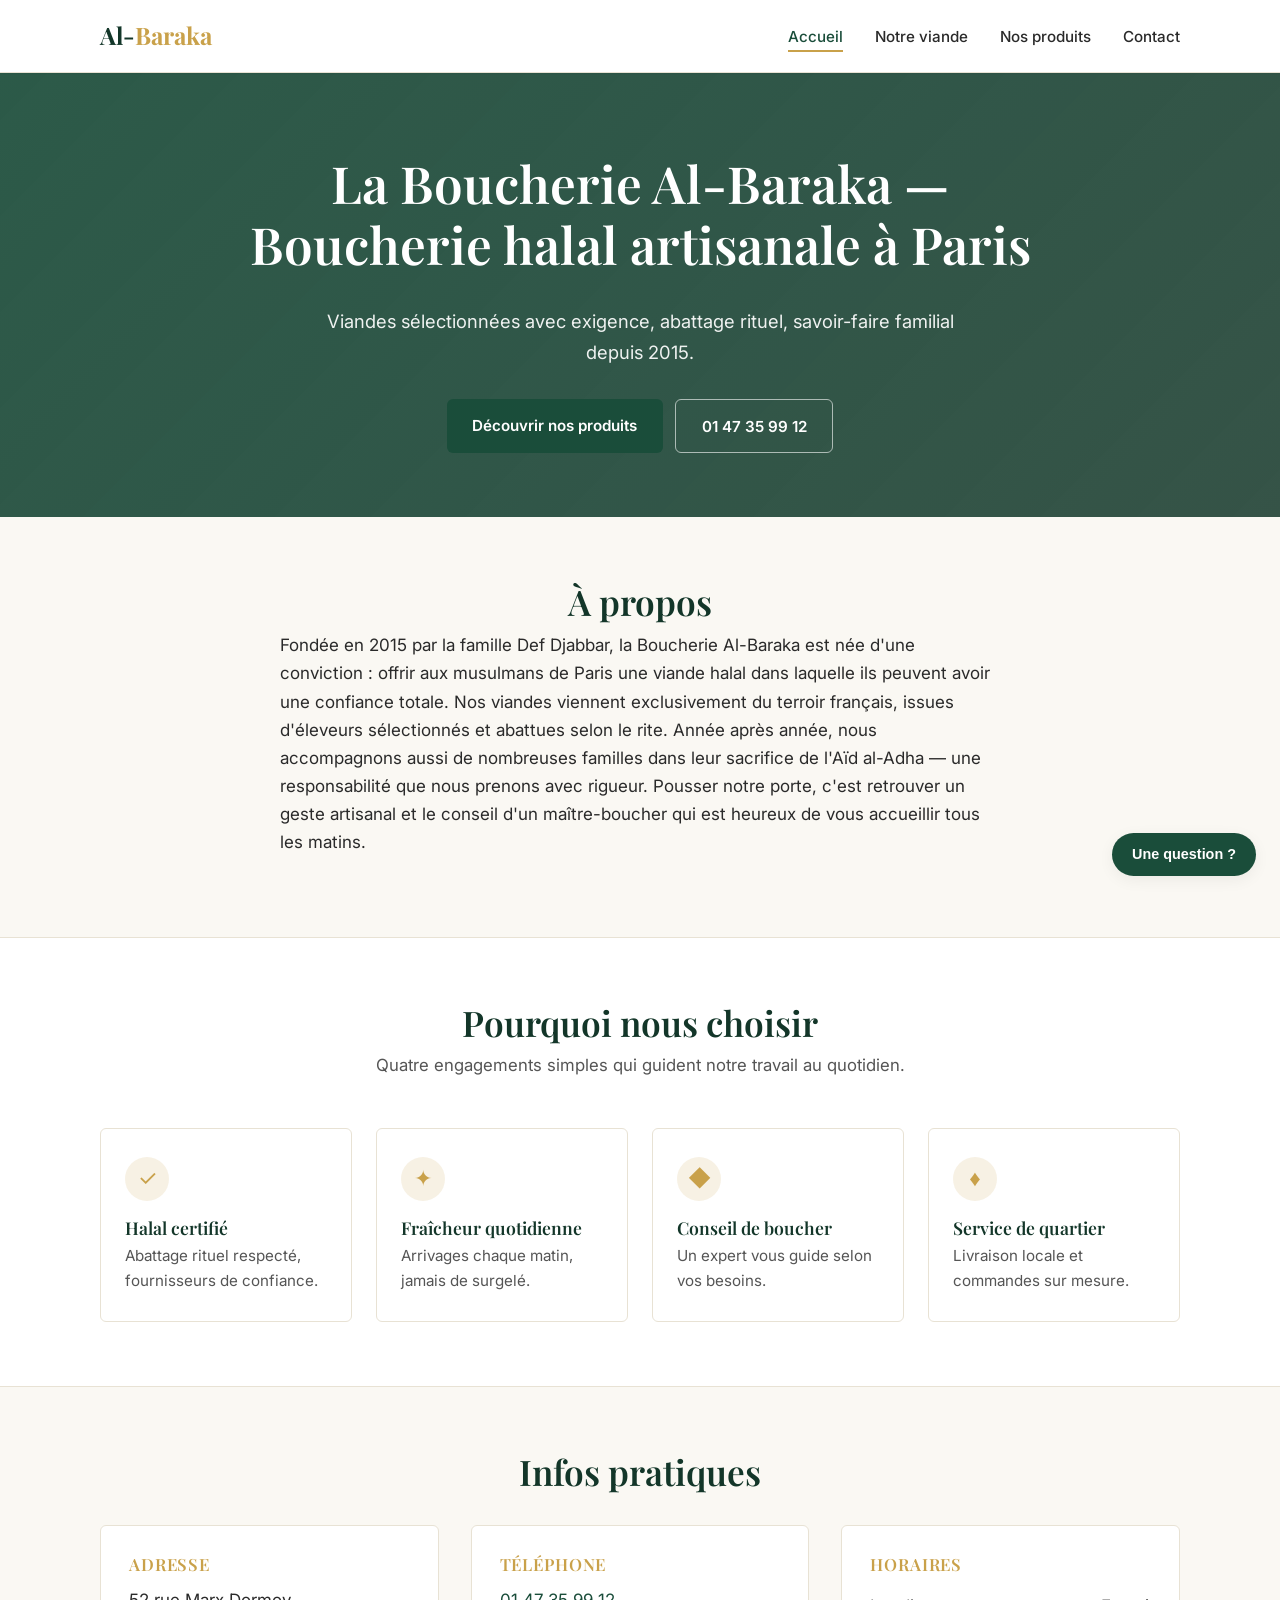
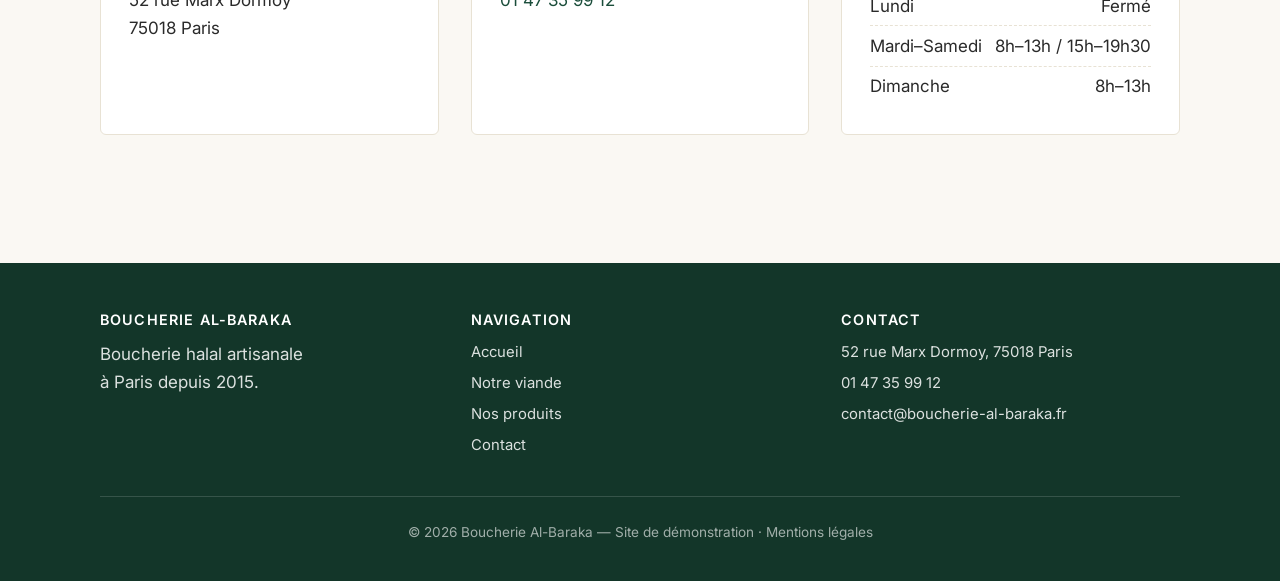
==== index.html @ ad6c768d "Scaffold Boucherie Al-Baraka demo site (Day 2-3) - 4 static HTML pages (Accueil, Notre viande, Nos p" ====
<!DOCTYPE html>
<html lang="fr">
<head>
  <meta charset="UTF-8" />
  <meta name="viewport" content="width=device-width, initial-scale=1.0" />
  <title>La Boucherie Al-Baraka — Boucherie halal artisanale à Paris</title>
  <meta name="description" content="Boucherie halal artisanale à Paris depuis 2015. Viandes sélectionnées du terroir français, abattage rituel, savoir-faire familial." />
  <link rel="preconnect" href="https://fonts.googleapis.com" />
  <link rel="preconnect" href="https://fonts.gstatic.com" crossorigin />
  <link href="https://fonts.googleapis.com/css2?family=Inter:wght@400;500;600;700&family=Playfair+Display:wght@600;700&display=swap" rel="stylesheet" />
  <link rel="stylesheet" href="assets/css/styles.css" />
</head>
<body>
  <header class="site-header">
    <div class="site-header__inner">
      <a href="index.html" class="logo">Al-<span>Baraka</span></a>
      <button class="nav-toggle" aria-label="Ouvrir le menu" aria-expanded="false">
        <span></span><span></span><span></span>
      </button>
      <nav class="nav">
        <ul class="nav__list">
          <li><a href="index.html" class="is-active">Accueil</a></li>
          <li><a href="viande.html">Notre viande</a></li>
          <li><a href="produits.html">Nos produits</a></li>
          <li><a href="contact.html">Contact</a></li>
        </ul>
      </nav>
    </div>
  </header>

  <main>
    <section class="hero">
      <div class="container">
        <h1>La Boucherie Al-Baraka — Boucherie halal artisanale à Paris</h1>
        <p class="hero__subtitle">Viandes sélectionnées avec exigence, abattage rituel, savoir-faire familial depuis 2015.</p>
        <div class="hero__cta">
          <a href="produits.html" class="btn btn--primary">Découvrir nos produits</a>
          <a href="tel:+33147359912" class="btn btn--ghost">01 47 35 99 12</a>
        </div>
      </div>
    </section>

    <section class="section">
      <div class="container prose">
        <h2 class="section__title">À propos</h2>
        <p>
          Fondée en 2015 par la famille Def Djabbar, la Boucherie Al-Baraka est née d'une conviction :
          offrir aux musulmans de Paris une viande halal dans laquelle ils peuvent avoir une confiance totale.
          Nos viandes viennent exclusivement du terroir français, issues d'éleveurs sélectionnés et abattues selon le rite.
          Année après année, nous accompagnons aussi de nombreuses familles dans leur sacrifice de l'Aïd al-Adha —
          une responsabilité que nous prenons avec rigueur. Pousser notre porte, c'est retrouver un geste artisanal
          et le conseil d'un maître-boucher qui est heureux de vous accueillir tous les matins.
        </p>
      </div>
    </section>

    <section class="section section--soft">
      <div class="container">
        <h2 class="section__title">Pourquoi nous choisir</h2>
        <p class="section__intro">Quatre engagements simples qui guident notre travail au quotidien.</p>
        <div class="features">
          <div class="feature">
            <div class="feature__icon">✓</div>
            <h3>Halal certifié</h3>
            <p>Abattage rituel respecté, fournisseurs de confiance.</p>
          </div>
          <div class="feature">
            <div class="feature__icon">✦</div>
            <h3>Fraîcheur quotidienne</h3>
            <p>Arrivages chaque matin, jamais de surgelé.</p>
          </div>
          <div class="feature">
            <div class="feature__icon">◆</div>
            <h3>Conseil de boucher</h3>
            <p>Un expert vous guide selon vos besoins.</p>
          </div>
          <div class="feature">
            <div class="feature__icon">♦</div>
            <h3>Service de quartier</h3>
            <p>Livraison locale et commandes sur mesure.</p>
          </div>
        </div>
      </div>
    </section>

    <section class="section">
      <div class="container">
        <h2 class="section__title">Infos pratiques</h2>
        <div class="infos-grid">
          <div class="info-card">
            <h3>Adresse</h3>
            <p>52 rue Marx Dormoy<br />75018 Paris</p>
          </div>
          <div class="info-card">
            <h3>Téléphone</h3>
            <p><a href="tel:+33147359912">01 47 35 99 12</a></p>
          </div>
          <div class="info-card">
            <h3>Horaires</h3>
            <ul>
              <li><span>Lundi</span><span>Fermé</span></li>
              <li><span>Mardi–Samedi</span><span>8h–13h / 15h–19h30</span></li>
              <li><span>Dimanche</span><span>8h–13h</span></li>
            </ul>
          </div>
        </div>
      </div>
    </section>
  </main>

  <footer class="site-footer">
    <div class="container">
      <div class="site-footer__grid">
        <div>
          <h4>Boucherie Al-Baraka</h4>
          <p>Boucherie halal artisanale<br />à Paris depuis 2015.</p>
        </div>
        <div>
          <h4>Navigation</h4>
          <ul>
            <li><a href="index.html">Accueil</a></li>
            <li><a href="viande.html">Notre viande</a></li>
            <li><a href="produits.html">Nos produits</a></li>
            <li><a href="contact.html">Contact</a></li>
          </ul>
        </div>
        <div>
          <h4>Contact</h4>
          <ul>
            <li>52 rue Marx Dormoy, 75018 Paris</li>
            <li><a href="tel:+33147359912">01 47 35 99 12</a></li>
            <li><a href="mailto:contact@boucherie-al-baraka.fr">contact@boucherie-al-baraka.fr</a></li>
          </ul>
        </div>
      </div>
      <p class="site-footer__legal">© 2026 Boucherie Al-Baraka — Site de démonstration · Mentions légales</p>
    </div>
  </footer>

  <button class="chatbot-stub" aria-label="Ouvrir le chatbot">Une question ?</button>

  <script src="assets/js/script.js"></script>
</body>
</html>
---- assets/css/styles.css ----
/* ============================================
   Boucherie Al-Baraka — Design System
   ============================================ */

:root {
  --color-bg: #faf8f3;
  --color-surface: #ffffff;
  --color-ink: #2a2a2a;
  --color-ink-soft: #555555;
  --color-primary: #1a4d3a;
  --color-primary-dark: #133629;
  --color-accent: #c9a14a;
  --color-border: #e8e2d4;
  --shadow-sm: 0 1px 2px rgba(0, 0, 0, 0.04);
  --shadow-md: 0 4px 16px rgba(0, 0, 0, 0.06);
  --radius: 6px;
  --max-width: 1120px;
  --font-serif: "Playfair Display", Georgia, "Times New Roman", serif;
  --font-sans: "Inter", -apple-system, BlinkMacSystemFont, "Segoe UI", Roboto, sans-serif;
}

* {
  box-sizing: border-box;
}

html {
  scroll-behavior: smooth;
}

body {
  margin: 0;
  font-family: var(--font-sans);
  font-size: 17px;
  line-height: 1.65;
  color: var(--color-ink);
  background-color: var(--color-bg);
  -webkit-font-smoothing: antialiased;
}

h1, h2, h3, h4 {
  font-family: var(--font-serif);
  font-weight: 600;
  line-height: 1.2;
  color: var(--color-primary-dark);
  margin: 0 0 0.6em;
}

h1 { font-size: clamp(2rem, 5vw, 3.2rem); }
h2 { font-size: clamp(1.6rem, 3.5vw, 2.2rem); margin-top: 0; }
h3 { font-size: 1.25rem; }

p {
  margin: 0 0 1em;
}

a {
  color: var(--color-primary);
  text-decoration: none;
  transition: color 0.15s ease;
}

a:hover {
  color: var(--color-accent);
}

img {
  max-width: 100%;
  display: block;
}

.container {
  max-width: var(--max-width);
  margin: 0 auto;
  padding: 0 1.25rem;
}

/* ============================================
   Header & navigation
   ============================================ */

.site-header {
  position: sticky;
  top: 0;
  z-index: 100;
  background-color: var(--color-surface);
  border-bottom: 1px solid var(--color-border);
  box-shadow: var(--shadow-sm);
}

.site-header__inner {
  display: flex;
  align-items: center;
  justify-content: space-between;
  padding: 1rem 1.25rem;
  max-width: var(--max-width);
  margin: 0 auto;
}

.logo {
  font-family: var(--font-serif);
  font-size: 1.5rem;
  font-weight: 700;
  color: var(--color-primary-dark);
}

.logo span {
  color: var(--color-accent);
}

.nav__list {
  list-style: none;
  margin: 0;
  padding: 0;
  display: flex;
  gap: 2rem;
}

.nav__list a {
  color: var(--color-ink);
  font-weight: 500;
  font-size: 0.95rem;
  position: relative;
}

.nav__list a.is-active {
  color: var(--color-primary);
}

.nav__list a.is-active::after {
  content: "";
  position: absolute;
  left: 0;
  right: 0;
  bottom: -6px;
  height: 2px;
  background-color: var(--color-accent);
}

.nav-toggle {
  display: none;
  background: none;
  border: 0;
  cursor: pointer;
  padding: 0.25rem;
}

.nav-toggle span {
  display: block;
  width: 24px;
  height: 2px;
  background-color: var(--color-ink);
  margin: 5px 0;
  transition: transform 0.2s ease, opacity 0.2s ease;
}

/* ============================================
   Buttons
   ============================================ */

.btn {
  display: inline-block;
  padding: 0.85rem 1.6rem;
  border-radius: var(--radius);
  font-weight: 600;
  font-size: 0.95rem;
  text-align: center;
  transition: transform 0.15s ease, box-shadow 0.15s ease, background-color 0.15s ease;
  border: 0;
  cursor: pointer;
}

.btn--primary {
  background-color: var(--color-primary);
  color: #fff;
}

.btn--primary:hover {
  background-color: var(--color-primary-dark);
  color: #fff;
  transform: translateY(-1px);
  box-shadow: var(--shadow-md);
}

.btn--ghost {
  background-color: transparent;
  color: var(--color-primary);
  border: 1.5px solid var(--color-primary);
}

.btn--ghost:hover {
  background-color: var(--color-primary);
  color: #fff;
}

/* ============================================
   Hero
   ============================================ */

.hero {
  padding: 5rem 0 4rem;
  background:
    linear-gradient(135deg, rgba(26, 77, 58, 0.92), rgba(19, 54, 41, 0.85)),
    url("https://images.unsplash.com/photo-1607623814075-e51df1bdc82f?auto=format&fit=crop&w=1600&q=70") center/cover;
  color: #fff;
  text-align: center;
}

.hero h1 {
  color: #fff;
  max-width: 800px;
  margin: 0 auto 0.6em;
}

.hero__subtitle {
  font-size: 1.15rem;
  color: rgba(255, 255, 255, 0.92);
  max-width: 640px;
  margin: 0 auto 2rem;
}

.hero__cta {
  display: inline-flex;
  gap: 0.75rem;
  flex-wrap: wrap;
  justify-content: center;
}

.hero__cta .btn--ghost {
  color: #fff;
  border-color: rgba(255, 255, 255, 0.6);
}

.hero__cta .btn--ghost:hover {
  background-color: #fff;
  color: var(--color-primary-dark);
}

/* ============================================
   Sections
   ============================================ */

.section {
  padding: 4rem 0;
}

.section--soft {
  background-color: var(--color-surface);
  border-top: 1px solid var(--color-border);
  border-bottom: 1px solid var(--color-border);
}

.section__lead {
  font-size: 1.1rem;
  color: var(--color-ink-soft);
  max-width: 720px;
  margin-bottom: 2.5rem;
}

.section__title {
  text-align: center;
  margin-bottom: 0.5rem;
}

.section__intro {
  text-align: center;
  color: var(--color-ink-soft);
  max-width: 640px;
  margin: 0 auto 3rem;
  font-size: 1.05rem;
}

/* ============================================
   "Pourquoi nous choisir" — feature grid
   ============================================ */

.features {
  display: grid;
  grid-template-columns: repeat(auto-fit, minmax(220px, 1fr));
  gap: 1.5rem;
}

.feature {
  background: var(--color-surface);
  padding: 1.75rem 1.5rem;
  border-radius: var(--radius);
  border: 1px solid var(--color-border);
  text-align: left;
}

.feature__icon {
  width: 44px;
  height: 44px;
  border-radius: 50%;
  background-color: rgba(201, 161, 74, 0.15);
  color: var(--color-accent);
  display: flex;
  align-items: center;
  justify-content: center;
  font-size: 1.4rem;
  margin-bottom: 1rem;
}

.feature h3 {
  font-size: 1.1rem;
  margin-bottom: 0.3rem;
}

.feature p {
  font-size: 0.95rem;
  color: var(--color-ink-soft);
  margin: 0;
}

/* ============================================
   Info pratique (horaires / adresse)
   ============================================ */

.infos-grid {
  display: grid;
  grid-template-columns: repeat(auto-fit, minmax(240px, 1fr));
  gap: 2rem;
  margin-top: 2rem;
}

.info-card {
  background: var(--color-surface);
  padding: 1.75rem;
  border-radius: var(--radius);
  border: 1px solid var(--color-border);
}

.info-card h3 {
  font-size: 1.05rem;
  color: var(--color-accent);
  text-transform: uppercase;
  letter-spacing: 0.05em;
  margin-bottom: 0.75rem;
}

.info-card p, .info-card ul {
  margin: 0;
  color: var(--color-ink);
}

.info-card ul {
  list-style: none;
  padding: 0;
}

.info-card li {
  display: flex;
  justify-content: space-between;
  padding: 0.35rem 0;
  border-bottom: 1px dashed var(--color-border);
}

.info-card li:last-child {
  border-bottom: 0;
}

/* ============================================
   "Notre viande" — structured prose
   ============================================ */

.prose {
  max-width: 760px;
  margin: 0 auto;
}

.prose .block {
  margin-bottom: 2.5rem;
}

.prose .block h2 {
  border-left: 3px solid var(--color-accent);
  padding-left: 1rem;
}

.prose blockquote {
  margin: 0;
  padding: 1.25rem 1.5rem;
  background: var(--color-surface);
  border-left: 3px solid var(--color-primary);
  border-radius: 0 var(--radius) var(--radius) 0;
  color: var(--color-ink);
  font-style: normal;
}

/* ============================================
   "Nos produits" — catalogue
   ============================================ */

.catalogue {
  display: grid;
  gap: 1.5rem;
}

.category {
  background: var(--color-surface);
  border: 1px solid var(--color-border);
  border-radius: var(--radius);
  padding: 1.75rem;
}

.category__header {
  display: flex;
  flex-wrap: wrap;
  justify-content: space-between;
  align-items: baseline;
  gap: 0.5rem;
  margin-bottom: 1rem;
  padding-bottom: 0.75rem;
  border-bottom: 1px solid var(--color-border);
}

.category__header h3 {
  margin: 0;
  color: var(--color-primary-dark);
}

.category__header span {
  color: var(--color-ink-soft);
  font-size: 0.9rem;
  font-style: italic;
}

.products {
  list-style: none;
  padding: 0;
  margin: 0;
  display: grid;
  grid-template-columns: repeat(auto-fit, minmax(220px, 1fr));
  gap: 0.5rem 1.5rem;
}

.products li {
  display: flex;
  justify-content: space-between;
  padding: 0.4rem 0;
  border-bottom: 1px dotted var(--color-border);
  font-size: 0.95rem;
}

.products li span {
  color: var(--color-accent);
  font-weight: 600;
  font-variant-numeric: tabular-nums;
}

.note {
  background: rgba(201, 161, 74, 0.08);
  border-left: 3px solid var(--color-accent);
  padding: 1rem 1.25rem;
  margin-top: 2rem;
  font-size: 0.95rem;
  color: var(--color-ink-soft);
  border-radius: 0 var(--radius) var(--radius) 0;
}

/* ============================================
   Contact — form & info
   ============================================ */

.contact-grid {
  display: grid;
  grid-template-columns: 1fr 1.2fr;
  gap: 3rem;
  align-items: start;
}

.contact-info h3 {
  color: var(--color-accent);
  text-transform: uppercase;
  letter-spacing: 0.05em;
  font-size: 0.95rem;
  margin-bottom: 0.4rem;
}

.contact-info p {
  margin-bottom: 1.5rem;
  color: var(--color-ink);
}

.contact-form {
  background: var(--color-surface);
  padding: 2rem;
  border-radius: var(--radius);
  border: 1px solid var(--color-border);
}

.field {
  margin-bottom: 1.1rem;
}

.field label {
  display: block;
  font-weight: 500;
  margin-bottom: 0.35rem;
  font-size: 0.92rem;
  color: var(--color-ink);
}

.field input,
.field select,
.field textarea {
  width: 100%;
  padding: 0.65rem 0.85rem;
  border: 1px solid var(--color-border);
  border-radius: var(--radius);
  font-family: inherit;
  font-size: 0.95rem;
  background: #fff;
  color: var(--color-ink);
  transition: border-color 0.15s ease, box-shadow 0.15s ease;
}

.field input:focus,
.field select:focus,
.field textarea:focus {
  outline: none;
  border-color: var(--color-primary);
  box-shadow: 0 0 0 3px rgba(26, 77, 58, 0.12);
}

.field textarea {
  resize: vertical;
  min-height: 130px;
}

.form-status {
  margin-top: 1rem;
  font-size: 0.95rem;
  min-height: 1.2em;
}

.form-status.is-success { color: var(--color-primary); }
.form-status.is-error { color: #b03a2e; }

.aid-callout {
  background: var(--color-primary);
  color: #fff;
  padding: 2rem;
  border-radius: var(--radius);
  margin-top: 2.5rem;
}

.aid-callout h3 {
  color: var(--color-accent);
  margin-top: 0;
}

.aid-callout p {
  color: rgba(255, 255, 255, 0.92);
  margin-bottom: 0;
}

/* ============================================
   Footer
   ============================================ */

.site-footer {
  background-color: var(--color-primary-dark);
  color: rgba(255, 255, 255, 0.85);
  padding: 3rem 0 1.5rem;
  margin-top: 4rem;
}

.site-footer a {
  color: rgba(255, 255, 255, 0.85);
}

.site-footer a:hover {
  color: var(--color-accent);
}

.site-footer__grid {
  display: grid;
  grid-template-columns: repeat(auto-fit, minmax(200px, 1fr));
  gap: 2rem;
  padding-bottom: 2rem;
  border-bottom: 1px solid rgba(255, 255, 255, 0.15);
}

.site-footer h4 {
  color: #fff;
  font-family: var(--font-sans);
  font-size: 0.9rem;
  text-transform: uppercase;
  letter-spacing: 0.08em;
  margin-bottom: 0.75rem;
}

.site-footer ul {
  list-style: none;
  padding: 0;
  margin: 0;
}

.site-footer li {
  margin-bottom: 0.4rem;
  font-size: 0.93rem;
}

.site-footer__legal {
  text-align: center;
  padding-top: 1.5rem;
  font-size: 0.85rem;
  color: rgba(255, 255, 255, 0.6);
}

/* ============================================
   Chatbot placeholder (sera remplacé Jour 5)
   ============================================ */

.chatbot-stub {
  position: fixed;
  bottom: 1.5rem;
  right: 1.5rem;
  background-color: var(--color-primary);
  color: #fff;
  padding: 0.85rem 1.25rem;
  border-radius: 999px;
  font-weight: 600;
  font-size: 0.9rem;
  box-shadow: var(--shadow-md);
  cursor: pointer;
  border: 0;
  z-index: 50;
  transition: transform 0.15s ease, background-color 0.15s ease;
}

.chatbot-stub:hover {
  background-color: var(--color-primary-dark);
  transform: translateY(-2px);
}

/* ============================================
   Responsive
   ============================================ */

@media (max-width: 768px) {
  .nav-toggle {
    display: block;
  }

  .nav {
    position: absolute;
    top: 100%;
    left: 0;
    right: 0;
    background: var(--color-surface);
    border-bottom: 1px solid var(--color-border);
    box-shadow: var(--shadow-md);
    transform: translateY(-110%);
    transition: transform 0.25s ease;
  }

  .nav.is-open {
    transform: translateY(0);
  }

  .nav__list {
    flex-direction: column;
    gap: 0;
    padding: 1rem 1.25rem;
  }

  .nav__list li {
    padding: 0.6rem 0;
    border-bottom: 1px solid var(--color-border);
  }

  .nav__list li:last-child {
    border-bottom: 0;
  }

  .hero {
    padding: 3.5rem 0 3rem;
  }

  .contact-grid {
    grid-template-columns: 1fr;
    gap: 2rem;
  }
}
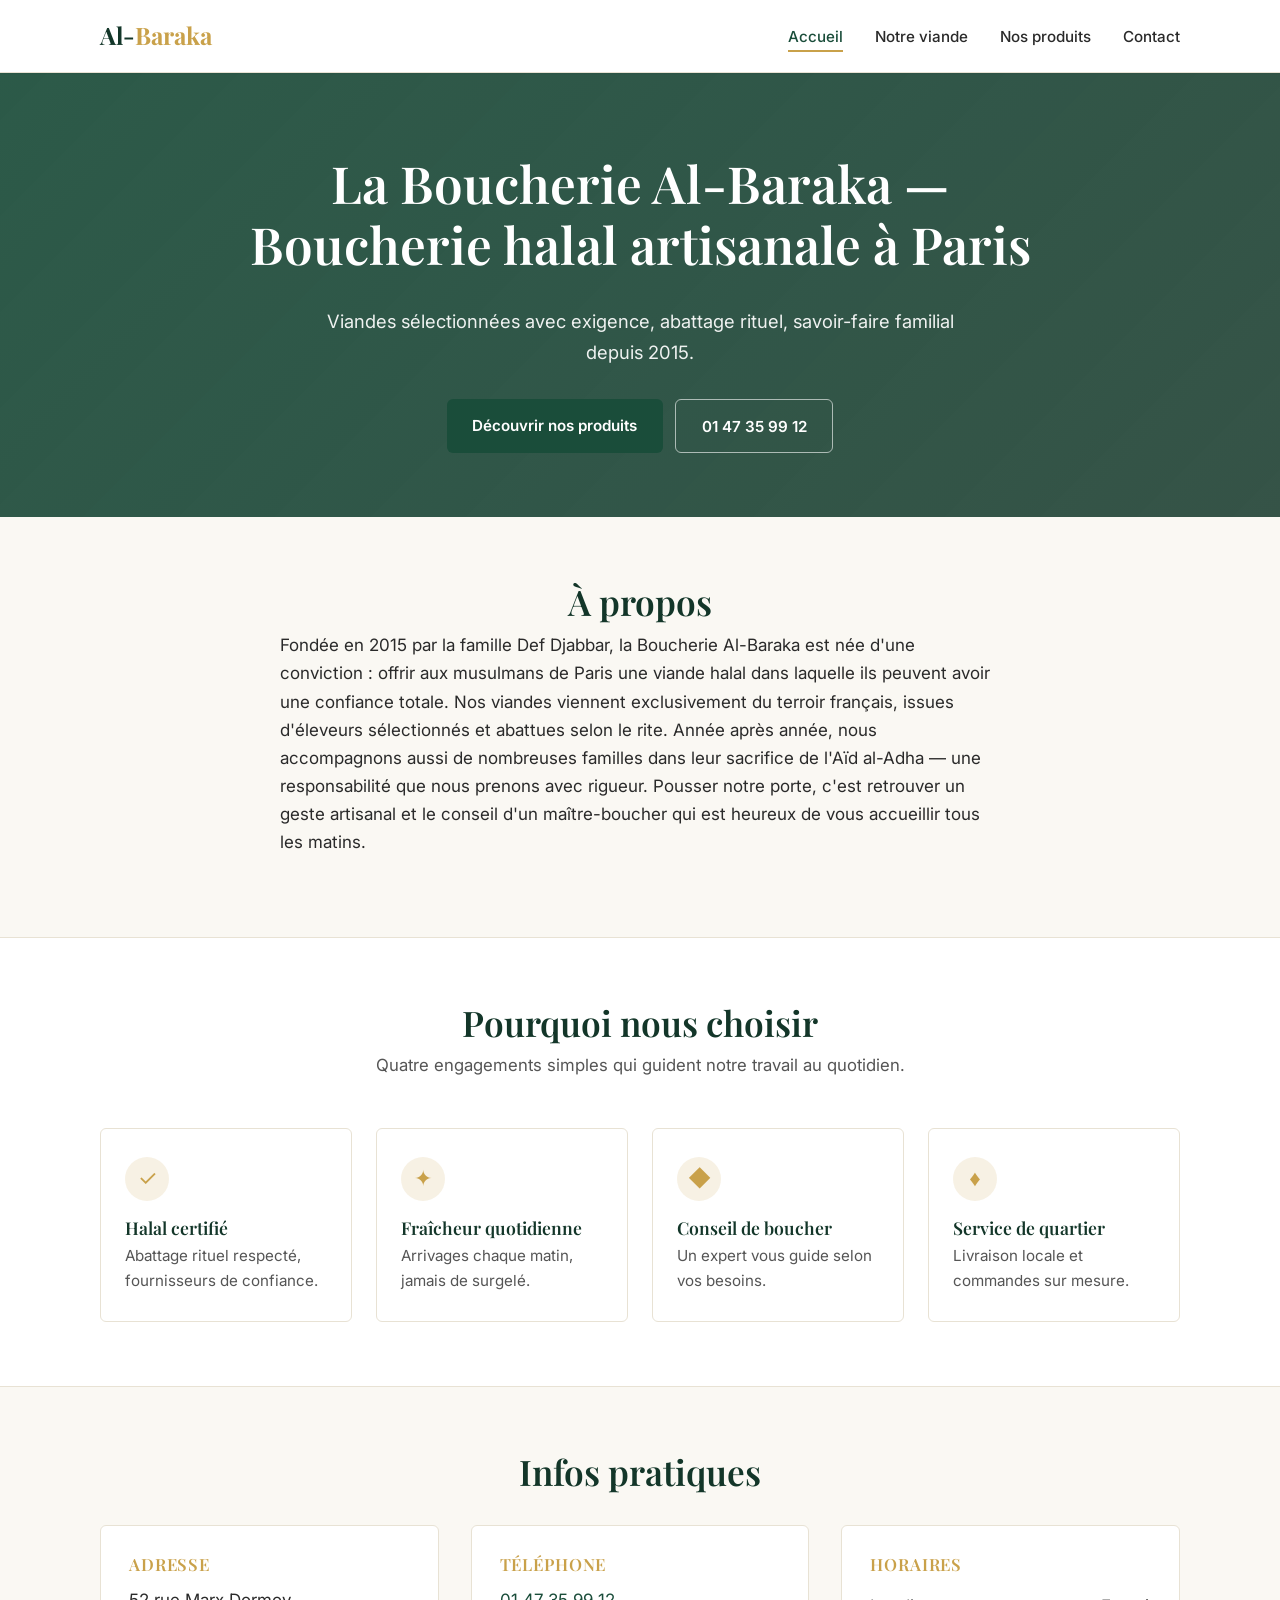
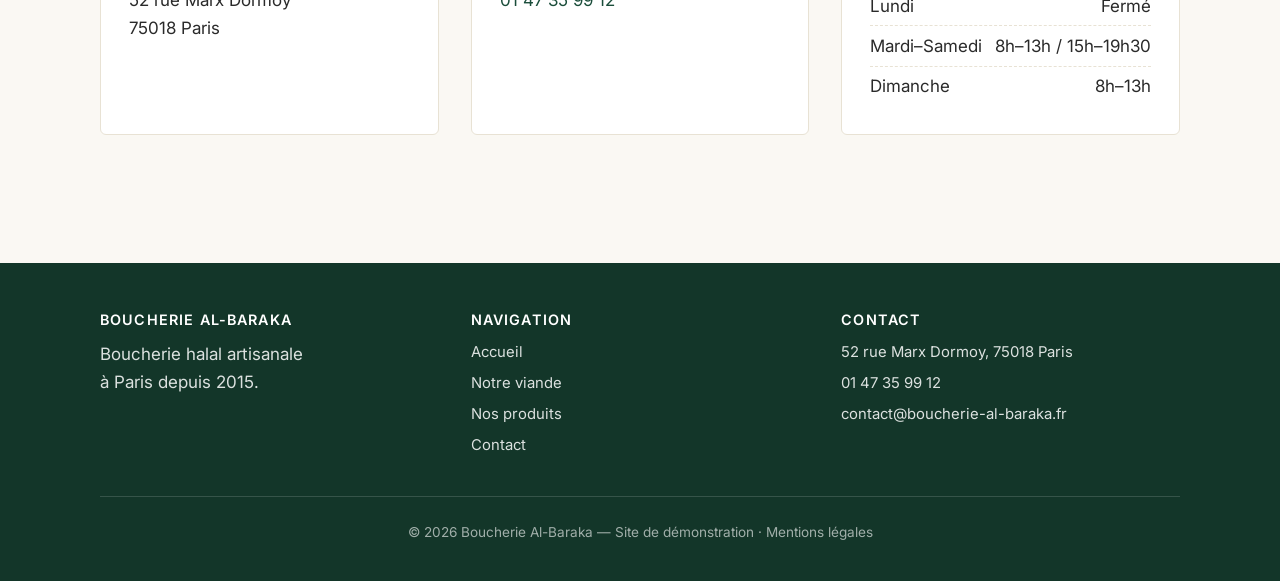
==== commit 33364c81: "Day 5 done: integrate Chatbase widget on 4 Al-Baraka pages + hide legacy stub" ====
--- a/index.html
+++ b/index.html
@@ -137,8 +137,34 @@
     </div>
   </footer>
 
-  <button class="chatbot-stub" aria-label="Ouvrir le chatbot">Une question ?</button>
+  <button class="chatbot-stub" aria-label="Ouvrir le chatbot" hidden>Une question ?</button>
 
   <script src="assets/js/script.js"></script>
+
+  <!-- Chatbase widget — Al-Baraka FAQ -->
+  <script>
+  (function(){
+    if(!window.chatbase||window.chatbase("getState")!=="initialized"){
+      window.chatbase=(...arguments)=>{
+        if(!window.chatbase.q){window.chatbase.q=[]}
+        window.chatbase.q.push(arguments)
+      };
+      window.chatbase=new Proxy(window.chatbase,{
+        get(target,prop){
+          if(prop==="q"){return target.q}
+          return(...args)=>target(prop,...args)
+        }
+      })
+    }
+    const onLoad=function(){
+      const script=document.createElement("script");
+      script.src="https://www.chatbase.co/embed.min.js";
+      script.id="JkMH2TOyBfO9P_iIwI5Kv";
+      script.domain="www.chatbase.co";
+      document.body.appendChild(script)
+    };
+    if(document.readyState==="complete"){onLoad()}else{window.addEventListener("load",onLoad)}
+  })();
+  </script>
 </body>
 </html>
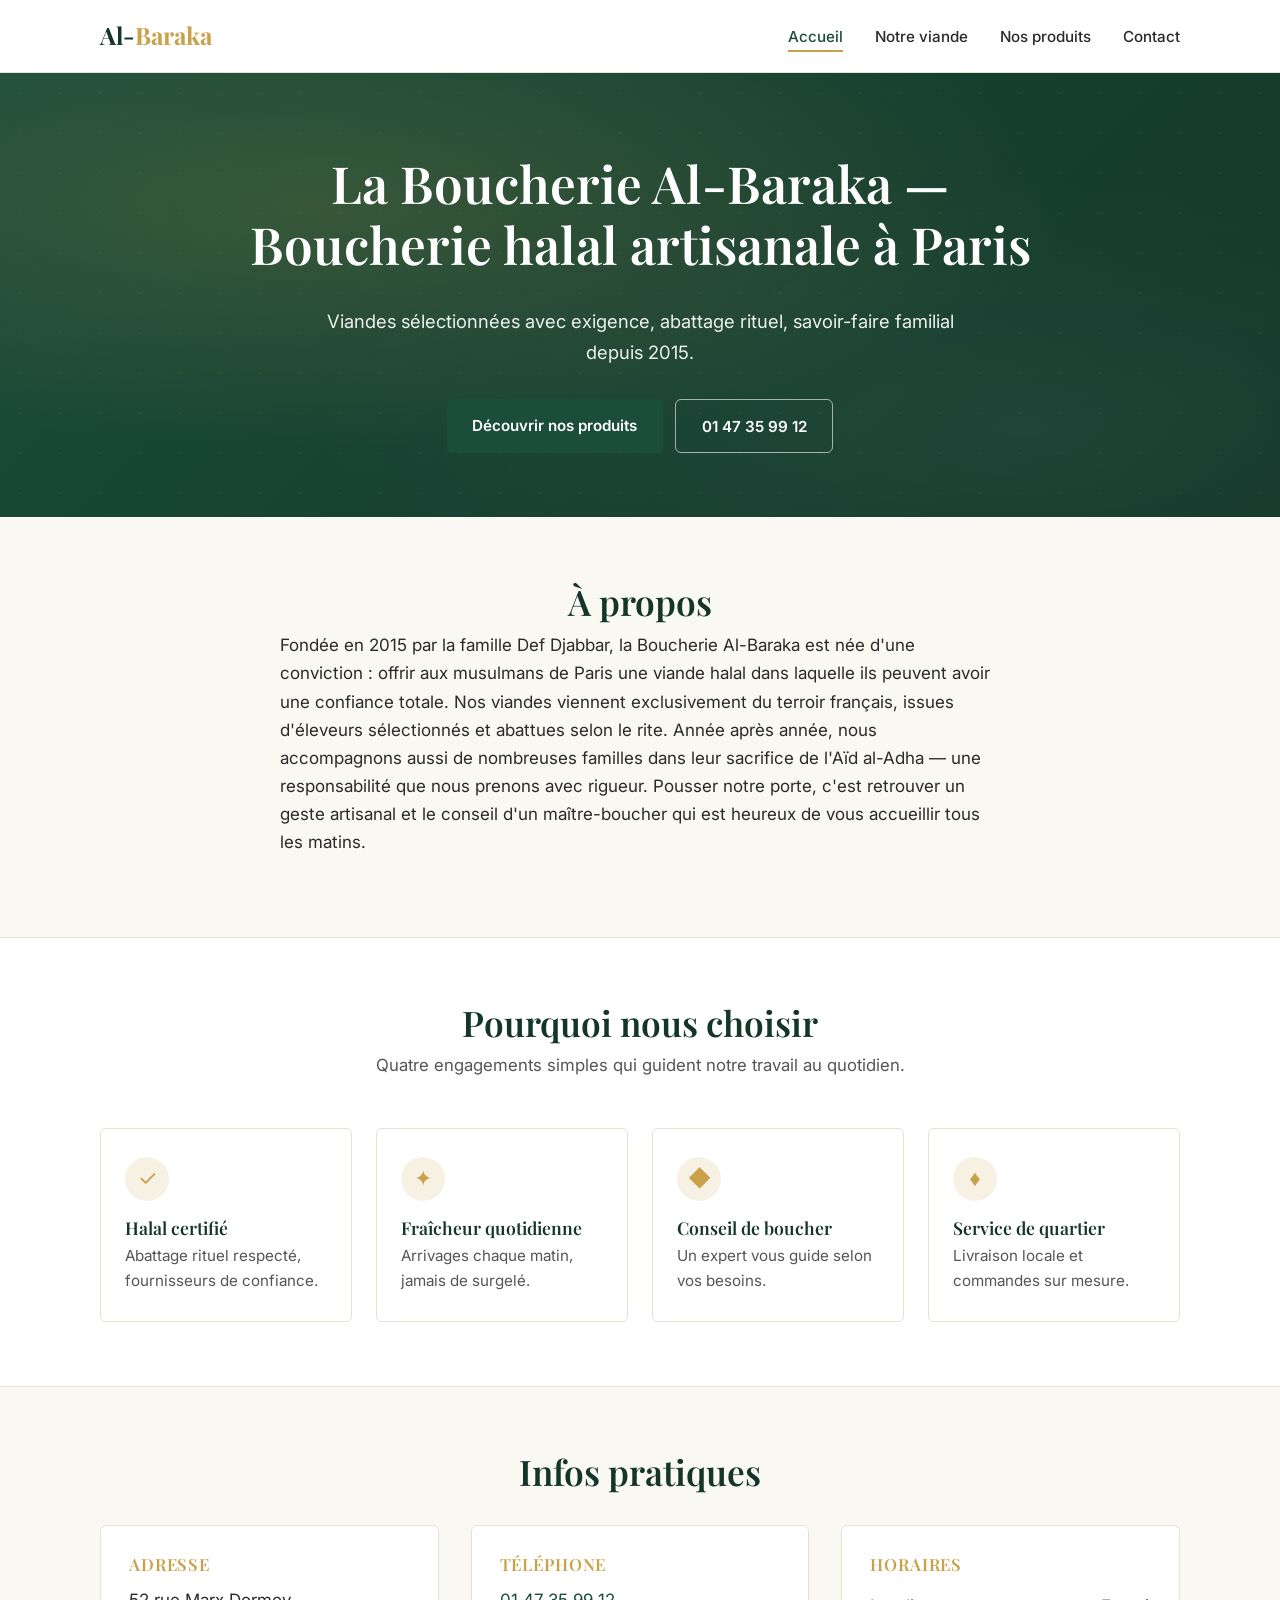
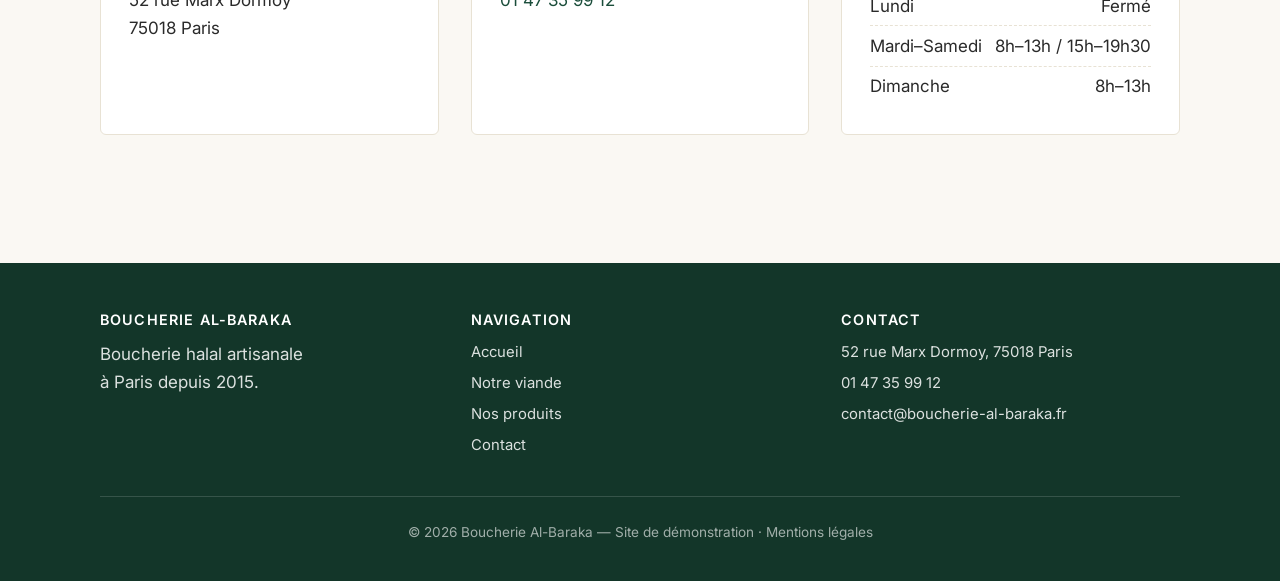
==== commit 35f1fbfe: "Day 6 polish: favicons, full SEO/OG meta, JSON-LD, sitemap, robots.txt, a11y skip-link, remove Unspl" ====
--- a/index.html
+++ b/index.html
@@ -5,12 +5,68 @@
   <meta name="viewport" content="width=device-width, initial-scale=1.0" />
   <title>La Boucherie Al-Baraka — Boucherie halal artisanale à Paris</title>
   <meta name="description" content="Boucherie halal artisanale à Paris depuis 2015. Viandes sélectionnées du terroir français, abattage rituel, savoir-faire familial." />
+  <meta name="robots" content="index, follow" />
+  <meta name="theme-color" content="#1a4d3a" />
+  <link rel="canonical" href="https://gabriel-merlin.github.io/Buisness-solo/" />
+
+  <!-- Favicon -->
+  <link rel="icon" type="image/svg+xml" href="assets/img/favicon-boucherie.svg" />
+
+  <!-- Open Graph -->
+  <meta property="og:type" content="website" />
+  <meta property="og:locale" content="fr_FR" />
+  <meta property="og:site_name" content="Boucherie Al-Baraka" />
+  <meta property="og:title" content="La Boucherie Al-Baraka — Boucherie halal artisanale à Paris" />
+  <meta property="og:description" content="Viandes sélectionnées du terroir français, abattage rituel, savoir-faire familial depuis 2015." />
+  <meta property="og:url" content="https://gabriel-merlin.github.io/Buisness-solo/" />
+
+  <!-- Twitter Card -->
+  <meta name="twitter:card" content="summary" />
+  <meta name="twitter:title" content="Boucherie Al-Baraka — Halal artisanale à Paris" />
+  <meta name="twitter:description" content="Viandes sélectionnées, abattage rituel, savoir-faire familial depuis 2015." />
+
   <link rel="preconnect" href="https://fonts.googleapis.com" />
   <link rel="preconnect" href="https://fonts.gstatic.com" crossorigin />
   <link href="https://fonts.googleapis.com/css2?family=Inter:wght@400;500;600;700&family=Playfair+Display:wght@600;700&display=swap" rel="stylesheet" />
   <link rel="stylesheet" href="assets/css/styles.css" />
+
+  <!-- Structured data (LocalBusiness) -->
+  <script type="application/ld+json">
+  {
+    "@context": "https://schema.org",
+    "@type": "Butcher",
+    "name": "Boucherie Al-Baraka",
+    "image": "https://gabriel-merlin.github.io/Buisness-solo/assets/img/favicon-boucherie.svg",
+    "url": "https://gabriel-merlin.github.io/Buisness-solo/",
+    "telephone": "+33147359912",
+    "priceRange": "€€",
+    "address": {
+      "@type": "PostalAddress",
+      "streetAddress": "52 rue Marx Dormoy",
+      "addressLocality": "Paris",
+      "postalCode": "75018",
+      "addressCountry": "FR"
+    },
+    "openingHoursSpecification": [
+      {
+        "@type": "OpeningHoursSpecification",
+        "dayOfWeek": ["Tuesday", "Wednesday", "Thursday", "Friday", "Saturday"],
+        "opens": "08:00",
+        "closes": "19:30"
+      },
+      {
+        "@type": "OpeningHoursSpecification",
+        "dayOfWeek": "Sunday",
+        "opens": "08:00",
+        "closes": "13:00"
+      }
+    ],
+    "description": "Boucherie halal artisanale à Paris depuis 2015. Viandes du terroir français, abattage rituel, sacrifices Aïd al-Adha."
+  }
+  </script>
 </head>
 <body>
+  <a href="#main" class="skip-link">Aller au contenu principal</a>
   <header class="site-header">
     <div class="site-header__inner">
       <a href="index.html" class="logo">Al-<span>Baraka</span></a>
@@ -28,7 +84,7 @@
     </div>
   </header>
 
-  <main>
+  <main id="main">
     <section class="hero">
       <div class="container">
         <h1>La Boucherie Al-Baraka — Boucherie halal artisanale à Paris</h1>
--- a/assets/css/styles.css
+++ b/assets/css/styles.css
@@ -27,6 +27,35 @@
   scroll-behavior: smooth;
 }
 
+/* Skip-link pour l'accessibilité clavier */
+.skip-link {
+  position: absolute;
+  top: -50px;
+  left: 1rem;
+  background: var(--color-primary);
+  color: #fff;
+  padding: 0.6rem 1rem;
+  border-radius: var(--radius);
+  text-decoration: none;
+  font-weight: 600;
+  z-index: 1000;
+  transition: top 0.15s ease;
+}
+
+.skip-link:focus {
+  top: 1rem;
+  color: #fff;
+  outline: 2px solid var(--color-accent);
+  outline-offset: 2px;
+}
+
+/* Focus visible global pour la navigation clavier */
+:focus-visible {
+  outline: 2px solid var(--color-accent);
+  outline-offset: 2px;
+  border-radius: 3px;
+}
+
 body {
   margin: 0;
   font-family: var(--font-sans);
@@ -199,10 +228,27 @@
 .hero {
   padding: 5rem 0 4rem;
   background:
-    linear-gradient(135deg, rgba(26, 77, 58, 0.92), rgba(19, 54, 41, 0.85)),
-    url("https://images.unsplash.com/photo-1607623814075-e51df1bdc82f?auto=format&fit=crop&w=1600&q=70") center/cover;
+    radial-gradient(ellipse at 25% 30%, rgba(201, 161, 74, 0.18), transparent 55%),
+    radial-gradient(ellipse at 80% 80%, rgba(255, 255, 255, 0.05), transparent 50%),
+    linear-gradient(135deg, var(--color-primary) 0%, var(--color-primary-dark) 100%);
   color: #fff;
   text-align: center;
+  position: relative;
+  overflow: hidden;
+}
+
+.hero::before {
+  content: "";
+  position: absolute;
+  inset: 0;
+  background-image: url("data:image/svg+xml;utf8,<svg xmlns='http://www.w3.org/2000/svg' width='40' height='40' viewBox='0 0 40 40'><circle cx='20' cy='20' r='1' fill='%23c9a14a' opacity='0.08'/></svg>");
+  background-size: 40px 40px;
+  pointer-events: none;
+}
+
+.hero > * {
+  position: relative;
+  z-index: 1;
 }
 
 .hero h1 {
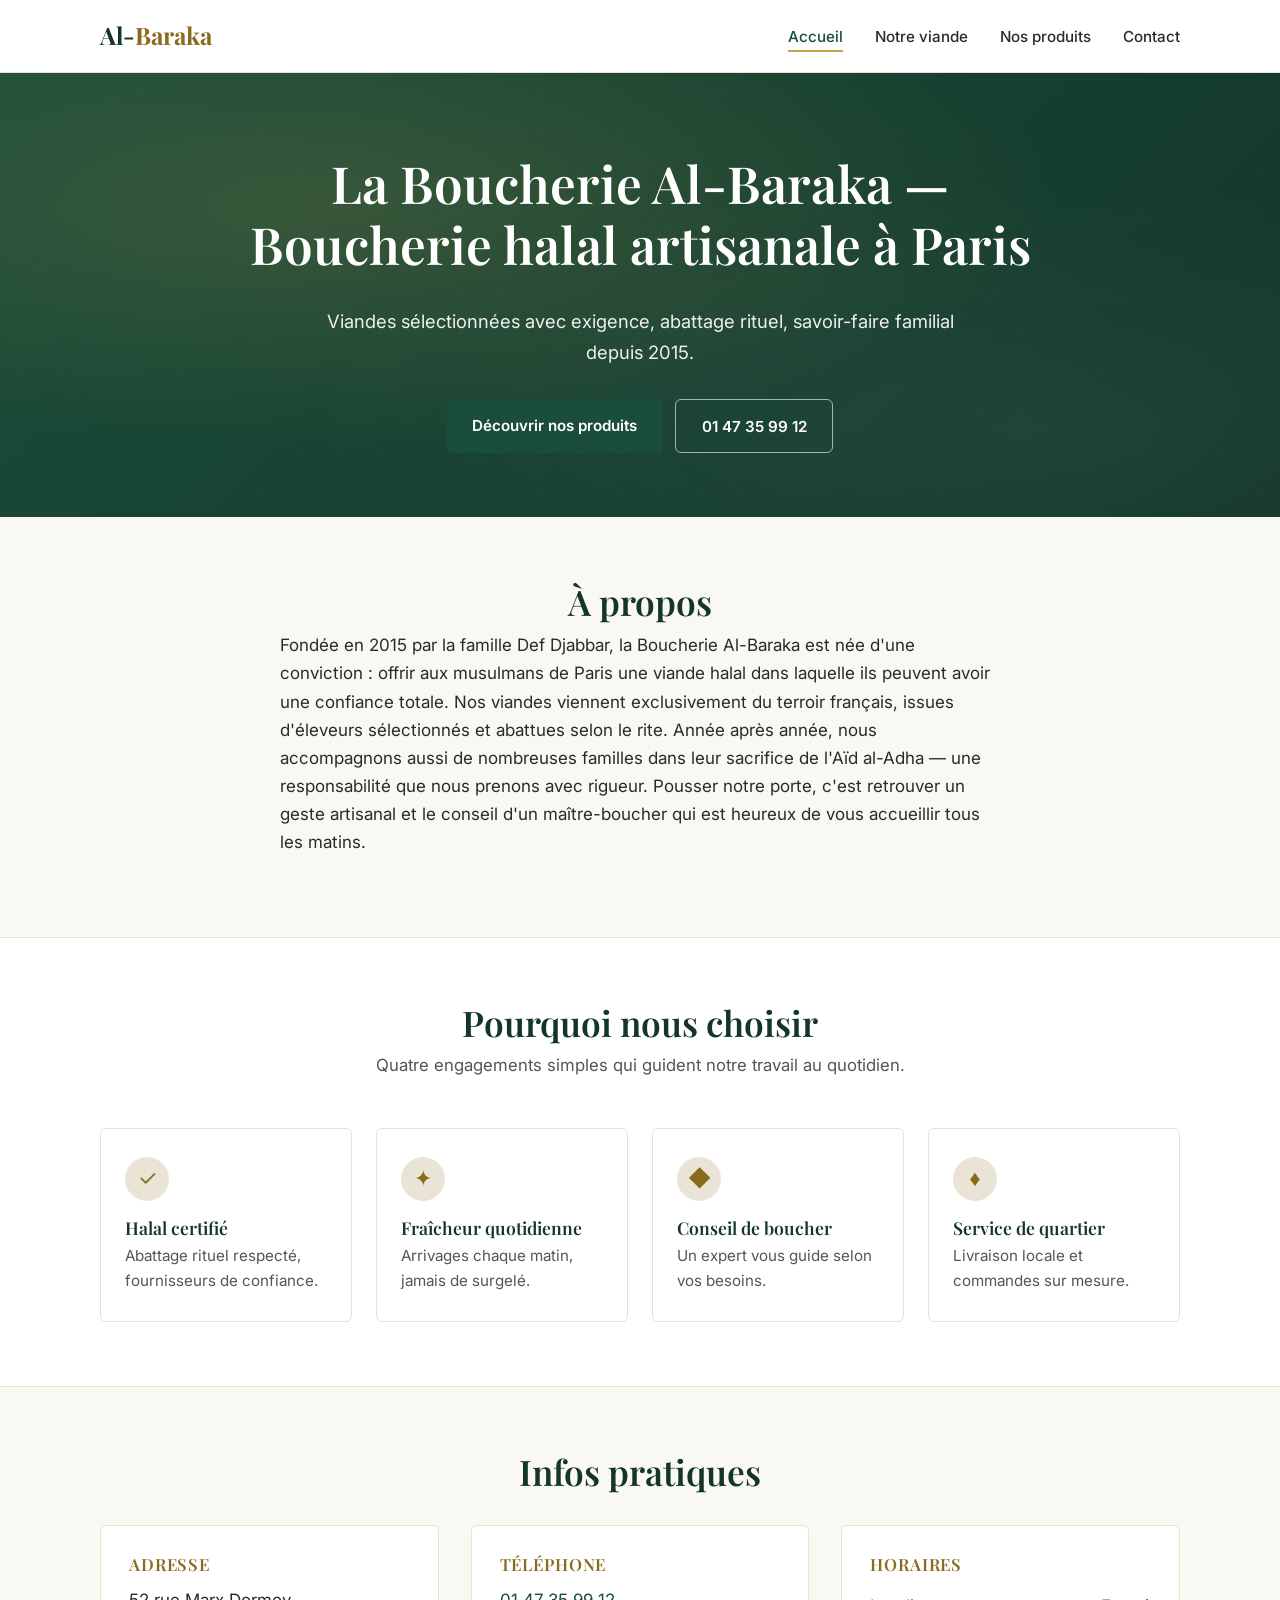
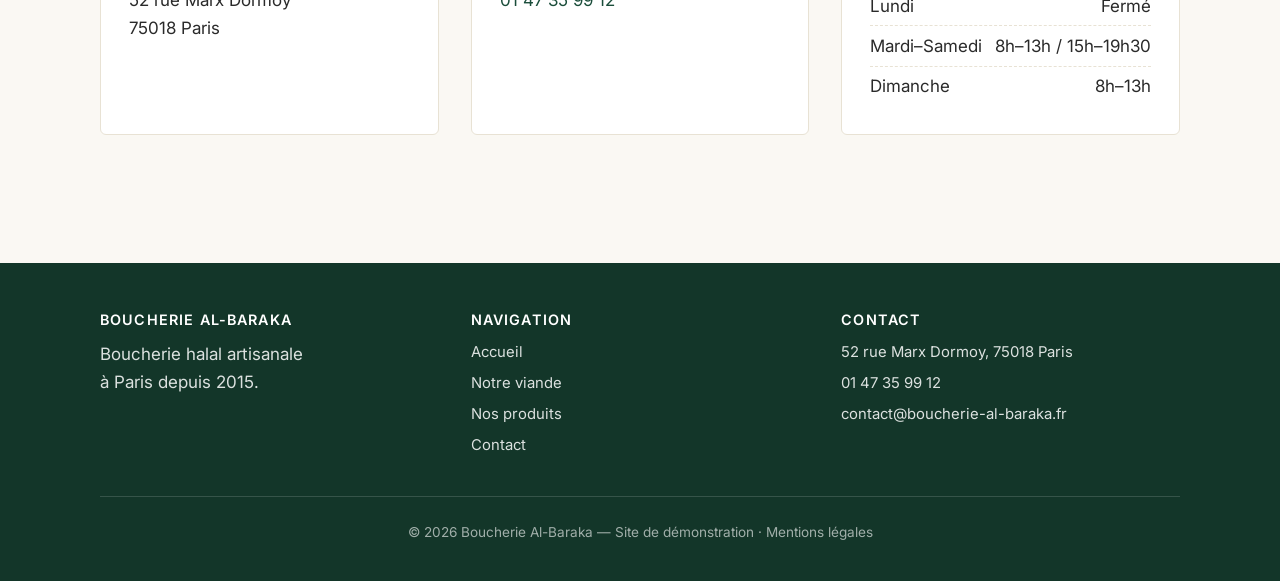
==== commit f94ac873: "Mobile nav: explicit Menu button with label, X animation on open, polished dropdown - Burger button " ====
--- a/index.html
+++ b/index.html
@@ -34,9 +34,11 @@
   <script type="application/ld+json">
   {
     "@context": "https://schema.org",
-    "@type": "Butcher",
+    "@type": ["Store", "LocalBusiness"],
+    "additionalType": "https://schema.org/Butcher",
     "name": "Boucherie Al-Baraka",
     "image": "https://gabriel-merlin.github.io/Buisness-solo/assets/img/favicon-boucherie.svg",
+    "logo": "https://gabriel-merlin.github.io/Buisness-solo/assets/img/favicon-boucherie.svg",
     "url": "https://gabriel-merlin.github.io/Buisness-solo/",
     "telephone": "+33147359912",
     "priceRange": "€€",
@@ -46,6 +48,11 @@
       "addressLocality": "Paris",
       "postalCode": "75018",
       "addressCountry": "FR"
+    },
+    "geo": {
+      "@type": "GeoCoordinates",
+      "latitude": 48.8902,
+      "longitude": 2.3622
     },
     "openingHoursSpecification": [
       {
@@ -71,7 +78,8 @@
     <div class="site-header__inner">
       <a href="index.html" class="logo">Al-<span>Baraka</span></a>
       <button class="nav-toggle" aria-label="Ouvrir le menu" aria-expanded="false">
-        <span></span><span></span><span></span>
+        <span class="nav-toggle__label">Menu</span>
+        <span class="nav-toggle__icon" aria-hidden="true"><span></span><span></span><span></span></span>
       </button>
       <nav class="nav">
         <ul class="nav__list">
@@ -196,31 +204,6 @@
   <button class="chatbot-stub" aria-label="Ouvrir le chatbot" hidden>Une question ?</button>
 
   <script src="assets/js/script.js"></script>
-
-  <!-- Chatbase widget — Al-Baraka FAQ -->
-  <script>
-  (function(){
-    if(!window.chatbase||window.chatbase("getState")!=="initialized"){
-      window.chatbase=(...arguments)=>{
-        if(!window.chatbase.q){window.chatbase.q=[]}
-        window.chatbase.q.push(arguments)
-      };
-      window.chatbase=new Proxy(window.chatbase,{
-        get(target,prop){
-          if(prop==="q"){return target.q}
-          return(...args)=>target(prop,...args)
-        }
-      })
-    }
-    const onLoad=function(){
-      const script=document.createElement("script");
-      script.src="https://www.chatbase.co/embed.min.js";
-      script.id="JkMH2TOyBfO9P_iIwI5Kv";
-      script.domain="www.chatbase.co";
-      document.body.appendChild(script)
-    };
-    if(document.readyState==="complete"){onLoad()}else{window.addEventListener("load",onLoad)}
-  })();
-  </script>
+  <script src="assets/js/chatbase-lazy.js" defer></script>
 </body>
 </html>
--- a/assets/css/styles.css
+++ b/assets/css/styles.css
@@ -9,7 +9,8 @@
   --color-ink-soft: #555555;
   --color-primary: #1a4d3a;
   --color-primary-dark: #133629;
-  --color-accent: #c9a14a;
+  --color-accent: #c9a14a;          /* Or — éléments décoratifs (icônes, bordures, fonds) */
+  --color-accent-strong: #8a6b1e;   /* Or foncé — texte sur fond clair (WCAG AA, ~5.5:1) */
   --color-border: #e8e2d4;
   --shadow-sm: 0 1px 2px rgba(0, 0, 0, 0.04);
   --shadow-md: 0 4px 16px rgba(0, 0, 0, 0.06);
@@ -89,7 +90,7 @@
 }
 
 a:hover {
-  color: var(--color-accent);
+  color: var(--color-accent-strong);
 }
 
 img {
@@ -133,7 +134,7 @@
 }
 
 .logo span {
-  color: var(--color-accent);
+  color: var(--color-accent-strong);
 }
 
 .nav__list {
@@ -167,19 +168,50 @@
 
 .nav-toggle {
   display: none;
-  background: none;
-  border: 0;
+  background: var(--color-surface);
+  border: 1.5px solid var(--color-border);
+  border-radius: var(--radius);
   cursor: pointer;
-  padding: 0.25rem;
-}
-
-.nav-toggle span {
+  padding: 0.5rem 0.85rem;
+  font-family: inherit;
+  align-items: center;
+  gap: 0.55rem;
+  transition: border-color 0.15s ease, background 0.15s ease;
+}
+
+.nav-toggle__label {
+  font-size: 0.88rem;
+  font-weight: 600;
+  color: var(--color-primary);
+  letter-spacing: 0.02em;
+  line-height: 1;
+}
+
+.nav-toggle__icon {
+  display: inline-flex;
+  flex-direction: column;
+  gap: 4px;
+}
+
+.nav-toggle__icon span {
   display: block;
-  width: 24px;
+  width: 20px;
   height: 2px;
-  background-color: var(--color-ink);
-  margin: 5px 0;
+  background-color: var(--color-primary);
   transition: transform 0.2s ease, opacity 0.2s ease;
+}
+
+/* Animation X quand le menu est ouvert */
+.nav-toggle[aria-expanded="true"] .nav-toggle__icon span:nth-child(1) {
+  transform: translateY(6px) rotate(45deg);
+}
+
+.nav-toggle[aria-expanded="true"] .nav-toggle__icon span:nth-child(2) {
+  opacity: 0;
+}
+
+.nav-toggle[aria-expanded="true"] .nav-toggle__icon span:nth-child(3) {
+  transform: translateY(-6px) rotate(-45deg);
 }
 
 /* ============================================
@@ -337,8 +369,8 @@
   width: 44px;
   height: 44px;
   border-radius: 50%;
-  background-color: rgba(201, 161, 74, 0.15);
-  color: var(--color-accent);
+  background-color: rgba(138, 107, 30, 0.18);
+  color: var(--color-accent-strong);
   display: flex;
   align-items: center;
   justify-content: center;
@@ -377,7 +409,7 @@
 
 .info-card h3 {
   font-size: 1.05rem;
-  color: var(--color-accent);
+  color: var(--color-accent-strong);
   text-transform: uppercase;
   letter-spacing: 0.05em;
   margin-bottom: 0.75rem;
@@ -459,9 +491,11 @@
   border-bottom: 1px solid var(--color-border);
 }
 
+.category__header h2,
 .category__header h3 {
   margin: 0;
   color: var(--color-primary-dark);
+  font-size: 1.25rem;
 }
 
 .category__header span {
@@ -488,7 +522,7 @@
 }
 
 .products li span {
-  color: var(--color-accent);
+  color: var(--color-accent-strong);
   font-weight: 600;
   font-variant-numeric: tabular-nums;
 }
@@ -514,12 +548,14 @@
   align-items: start;
 }
 
+.contact-info h2,
 .contact-info h3 {
-  color: var(--color-accent);
+  color: var(--color-accent-strong);
   text-transform: uppercase;
   letter-spacing: 0.05em;
   font-size: 0.95rem;
   margin-bottom: 0.4rem;
+  font-weight: 600;
 }
 
 .contact-info p {
@@ -590,9 +626,13 @@
   margin-top: 2.5rem;
 }
 
+.aid-callout h2,
 .aid-callout h3 {
   color: var(--color-accent);
   margin-top: 0;
+  font-size: 1.15rem;
+  text-transform: none;
+  letter-spacing: 0;
 }
 
 .aid-callout p {
@@ -686,7 +726,13 @@
 
 @media (max-width: 768px) {
   .nav-toggle {
-    display: block;
+    display: inline-flex;
+  }
+
+  .nav-toggle:hover,
+  .nav-toggle:focus-visible {
+    border-color: var(--color-primary);
+    background: var(--color-bg);
   }
 
   .nav {
@@ -695,10 +741,12 @@
     left: 0;
     right: 0;
     background: var(--color-surface);
-    border-bottom: 1px solid var(--color-border);
-    box-shadow: var(--shadow-md);
-    transform: translateY(-110%);
+    border-top: 1px solid var(--color-border);
+    border-bottom: 3px solid var(--color-primary);
+    box-shadow: 0 8px 16px rgba(0, 0, 0, 0.1);
+    transform: translateY(-120%);
     transition: transform 0.25s ease;
+    z-index: 99;
   }
 
   .nav.is-open {
@@ -708,16 +756,39 @@
   .nav__list {
     flex-direction: column;
     gap: 0;
-    padding: 1rem 1.25rem;
+    padding: 0;
   }
 
   .nav__list li {
-    padding: 0.6rem 0;
+    padding: 0;
     border-bottom: 1px solid var(--color-border);
   }
 
   .nav__list li:last-child {
     border-bottom: 0;
+  }
+
+  .nav__list a {
+    display: block;
+    padding: 1rem 1.5rem;
+    font-size: 1rem;
+    font-weight: 500;
+    color: var(--color-ink);
+  }
+
+  .nav__list a:hover {
+    background: var(--color-bg);
+    color: var(--color-primary);
+  }
+
+  .nav__list a.is-active {
+    background: rgba(26, 77, 58, 0.08);
+    color: var(--color-primary);
+    font-weight: 600;
+  }
+
+  .nav__list a.is-active::after {
+    display: none;
   }
 
   .hero {
